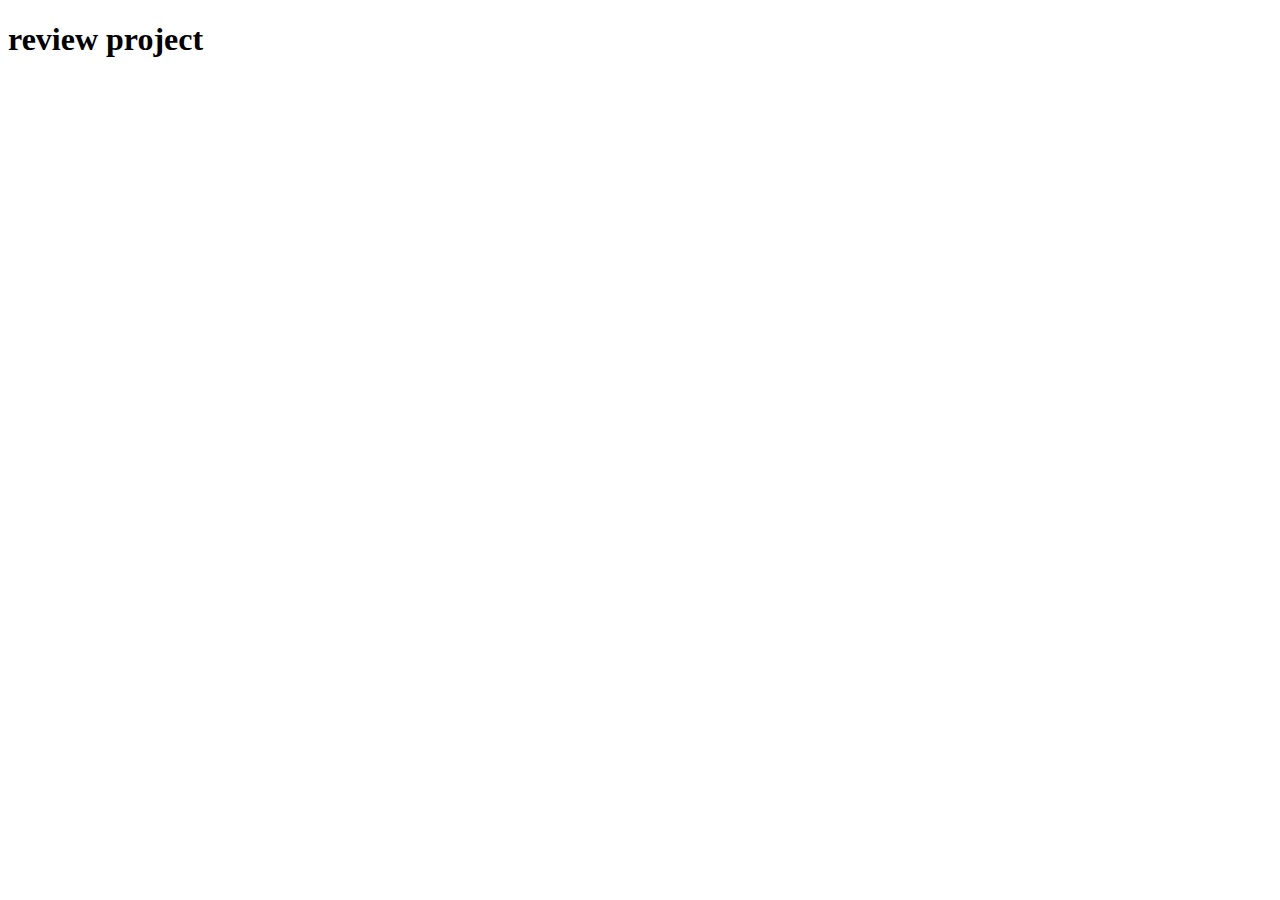
==== reviews/index.html @ 839b8c31 "init: reviews" ====
<!DOCTYPE html>
<html lang="en">

<head>
    <meta charset="UTF-8">
    <meta http-equiv="X-UA-Compatible" content="IE=edge">
    <meta name="viewport" content="width=device-width, initial-scale=1.0">
    <title>Starter</title>
    <!-- font-awesome -->
    <link rel="stylesheet" href="https://cdnjs.cloudflare.com/ajax/libs/font-awesome/5.14.0/css/all.min.css" />
</head>

<body>
    <h1>review project</h1>
    <!-- javascript -->
    <script src="app.js"></script>
</body>

</html>
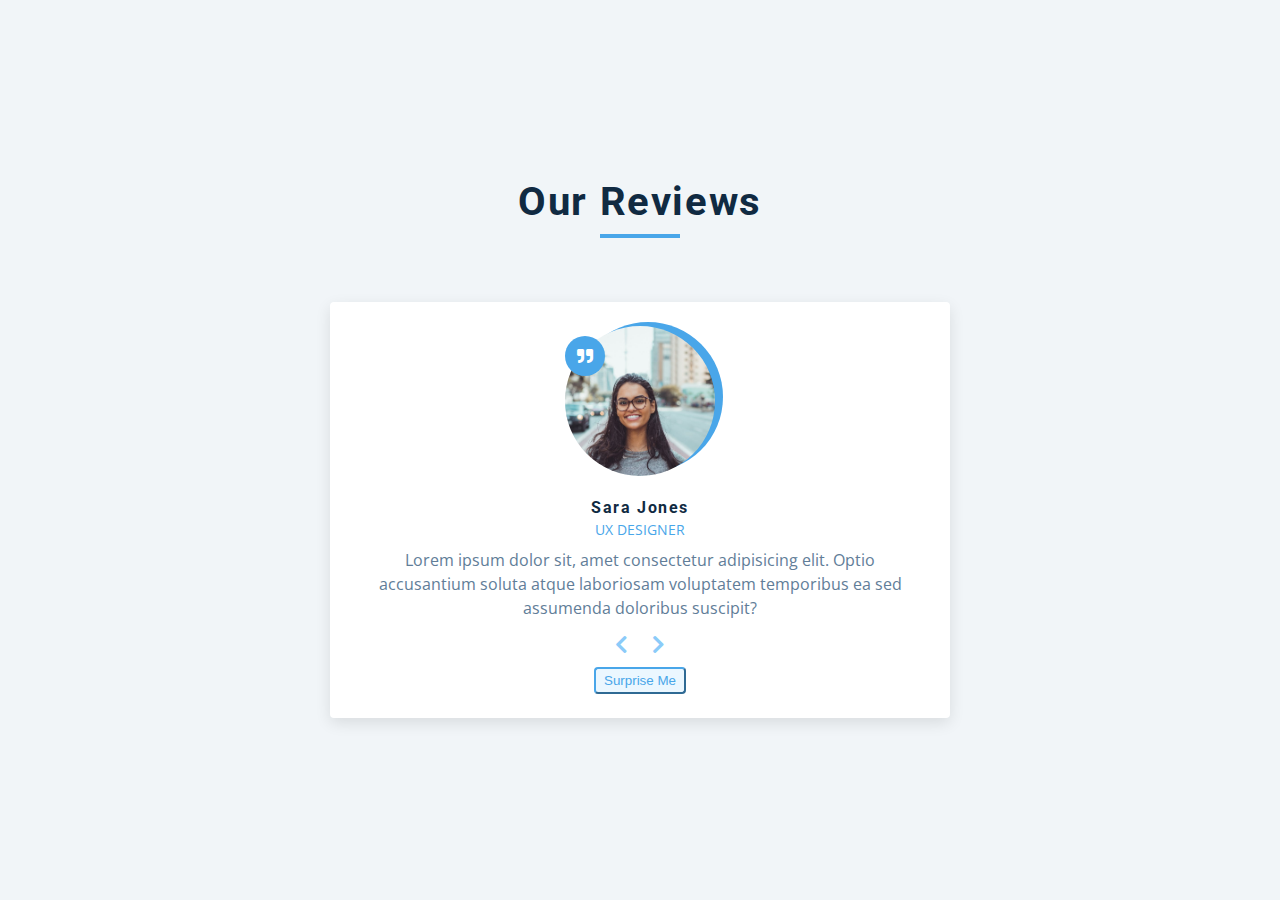
==== commit 1dded89d: "feat: reviews" ====
--- a/reviews/index.html
+++ b/reviews/index.html
@@ -8,10 +8,43 @@
     <title>Starter</title>
     <!-- font-awesome -->
     <link rel="stylesheet" href="https://cdnjs.cloudflare.com/ajax/libs/font-awesome/5.14.0/css/all.min.css" />
+    <!-- styles -->
+    <link rel="stylesheet" href="styles.css" />
 </head>
 
 <body>
-    <h1>review project</h1>
+    <main>
+        <section class="container">
+            <!-- title -->
+            <div class="title">
+                <h2>our reviews</h2>
+                <div class="underline"></div>
+            </div>
+            <!-- review -->
+            <article class="review">
+                <div class="img-container">
+                    <img src="person-1.jpeg" id="person-img" alt="">
+                </div>
+                <h4 id="author">sara jones</h4>
+                <p id="job">ux designer</p>
+                <p id="info">
+                    Lorem ipsum dolor sit, amet consectetur adipisicing elit. Optio accusantium soluta atque laboriosam
+                    voluptatem temporibus ea sed assumenda doloribus suscipit?
+                </p>
+                <!-- priv next buttons -->
+                <div class="button-container">
+                    <button class="prev-btn">
+                        <i class="fas fa-chevron-left"></i>
+                    </button>
+                    <button class="prev-btn">
+                        <i class="fas fa-chevron-right"></i>
+                    </button>
+                </div>
+                <!-- random button -->
+                <button class="random-btn">surprise me</button>
+            </article>
+        </section>
+    </main>
     <!-- javascript -->
     <script src="app.js"></script>
 </body>
--- a/reviews/styles.css
+++ b/reviews/styles.css
@@ -0,0 +1,272 @@
+/*
+=============== 
+Fonts
+===============
+*/
+@import url("https://fonts.googleapis.com/css?family=Open+Sans|Roboto:400,700&display=swap");
+
+/*
+=============== 
+Variables
+===============
+*/
+
+:root {
+  /* dark shades of primary color*/
+  --clr-primary-1: hsl(205, 86%, 17%);
+  --clr-primary-2: hsl(205, 77%, 27%);
+  --clr-primary-3: hsl(205, 72%, 37%);
+  --clr-primary-4: hsl(205, 63%, 48%);
+  /* primary/main color */
+  --clr-primary-5: hsl(205, 78%, 60%);
+  /* lighter shades of primary color */
+  --clr-primary-6: hsl(205, 89%, 70%);
+  --clr-primary-7: hsl(205, 90%, 76%);
+  --clr-primary-8: hsl(205, 86%, 81%);
+  --clr-primary-9: hsl(205, 90%, 88%);
+  --clr-primary-10: hsl(205, 100%, 96%);
+  /* darkest grey - used for headings */
+  --clr-grey-1: hsl(209, 61%, 16%);
+  --clr-grey-2: hsl(211, 39%, 23%);
+  --clr-grey-3: hsl(209, 34%, 30%);
+  --clr-grey-4: hsl(209, 28%, 39%);
+  /* grey used for paragraphs */
+  --clr-grey-5: hsl(210, 22%, 49%);
+  --clr-grey-6: hsl(209, 23%, 60%);
+  --clr-grey-7: hsl(211, 27%, 70%);
+  --clr-grey-8: hsl(210, 31%, 80%);
+  --clr-grey-9: hsl(212, 33%, 89%);
+  --clr-grey-10: hsl(210, 36%, 96%);
+  --clr-white: #fff;
+  --clr-red-dark: hsl(360, 67%, 44%);
+  --clr-red-light: hsl(360, 71%, 66%);
+  --clr-green-dark: hsl(125, 67%, 44%);
+  --clr-green-light: hsl(125, 71%, 66%);
+  --clr-black: #222;
+  --ff-primary: "Roboto", sans-serif;
+  --ff-secondary: "Open Sans", sans-serif;
+  --transition: all 0.3s linear;
+  --spacing: 0.1rem;
+  --radius: 0.25rem;
+  --light-shadow: 0 5px 15px rgba(0, 0, 0, 0.1);
+  --dark-shadow: 0 5px 15px rgba(0, 0, 0, 0.2);
+  --max-width: 1170px;
+  --fixed-width: 620px;
+}
+/*
+=============== 
+Global Styles
+===============
+*/
+
+*,
+::after,
+::before {
+  margin: 0;
+  padding: 0;
+  box-sizing: border-box;
+}
+body {
+  font-family: var(--ff-secondary);
+  background: var(--clr-grey-10);
+  color: var(--clr-grey-1);
+  line-height: 1.5;
+  font-size: 0.875rem;
+}
+ul {
+  list-style-type: none;
+}
+a {
+  text-decoration: none;
+}
+h1,
+h2,
+h3,
+h4 {
+  letter-spacing: var(--spacing);
+  text-transform: capitalize;
+  line-height: 1.25;
+  margin-bottom: 0.75rem;
+  font-family: var(--ff-primary);
+}
+h1 {
+  font-size: 3rem;
+}
+h2 {
+  font-size: 2rem;
+}
+h3 {
+  font-size: 1.25rem;
+}
+h4 {
+  font-size: 0.875rem;
+}
+p {
+  margin-bottom: 1.25rem;
+  color: var(--clr-grey-5);
+}
+@media screen and (min-width: 800px) {
+  h1 {
+    font-size: 4rem;
+  }
+  h2 {
+    font-size: 2.5rem;
+  }
+  h3 {
+    font-size: 1.75rem;
+  }
+  h4 {
+    font-size: 1rem;
+  }
+  body {
+    font-size: 1rem;
+  }
+  h1,
+  h2,
+  h3,
+  h4 {
+    line-height: 1;
+  }
+}
+/*  global classes */
+
+/* section */
+.section {
+  padding: 5rem 0;
+}
+
+.section-center {
+  width: 90vw;
+  margin: 0 auto;
+  max-width: 1170px;
+}
+@media screen and (min-width: 992px) {
+  .section-center {
+    width: 95vw;
+  }
+}
+main {
+  min-height: 100vh;
+  display: grid;
+  place-items: center;
+}
+
+/*
+=============== 
+Reviews
+===============
+*/
+main {
+  min-height: 100vh;
+  display: grid;
+  place-items: center;
+}
+.title {
+  text-align: center;
+  margin-bottom: 4rem;
+}
+.underline {
+  height: 0.25rem;
+  width: 5rem;
+  background: var(--clr-primary-5);
+  margin-left: auto;
+  margin-right: auto;
+}
+.container {
+  width: 80vw;
+  max-width: var(--fixed-width);
+}
+.review {
+  background: var(--clr-white);
+  padding: 1.5rem 2rem;
+  border-radius: var(--radius);
+  box-shadow: var(--light-shadow);
+  transition: var(--transition);
+  text-align: center;
+}
+.review:hover {
+  box-shadow: var(--dark-shadow);
+}
+.img-container {
+  position: relative;
+  width: 150px;
+  height: 150px;
+  border-radius: 50%;
+  margin: 0 auto;
+  margin-bottom: 1.5rem;
+}
+#person-img {
+  width: 100%;
+  display: block;
+  height: 100%;
+  object-fit: cover;
+  border-radius: 50%;
+  position: relative;
+}
+.img-container::after {
+  font-family: "Font Awesome 5 Free";
+  font-weight: 900;
+  content: "\f10e";
+  position: absolute;
+  top: 0;
+  left: 0;
+  width: 2.5rem;
+  height: 2.5rem;
+  display: grid;
+  place-items: center;
+  border-radius: 50%;
+  transform: translateY(25%);
+  background: var(--clr-primary-5);
+  color: var(--clr-white);
+}
+.img-container::before {
+  content: "";
+  width: 100%;
+  height: 100%;
+  background: var(--clr-primary-5);
+  position: absolute;
+  top: -0.25rem;
+  right: -0.5rem;
+  border-radius: 50%;
+}
+#author {
+  margin-bottom: 0.25rem;
+}
+#job {
+  margin-bottom: 0.5rem;
+  text-transform: uppercase;
+  color: var(--clr-primary-5);
+  font-size: 0.85rem;
+}
+#info {
+  margin-bottom: 0.75rem;
+}
+.prev-btn,
+.next-btn {
+  color: var(--clr-primary-7);
+  font-size: 1.25rem;
+  background: transparent;
+  border-color: transparent;
+  margin: 0 0.5rem;
+  transition: var(--transition);
+  cursor: pointer;
+}
+.prev-btn:hover,
+.next-btn:hover {
+  color: var(--clr-primary-5);
+}
+.random-btn {
+  margin-top: 0.5rem;
+  background: var(--clr-primary-10);
+  color: var(--clr-primary-5);
+  padding: 0.25rem 0.5rem;
+  text-transform: capitalize;
+  border-radius: var(--radius);
+  transition: var(--transition);
+  border-color: var(--clr-primary-5);
+  cursor: pointer;
+}
+.random-btn:hover {
+  background: var(--clr-primary-5);
+  color: var(--clr-primary-1);
+}
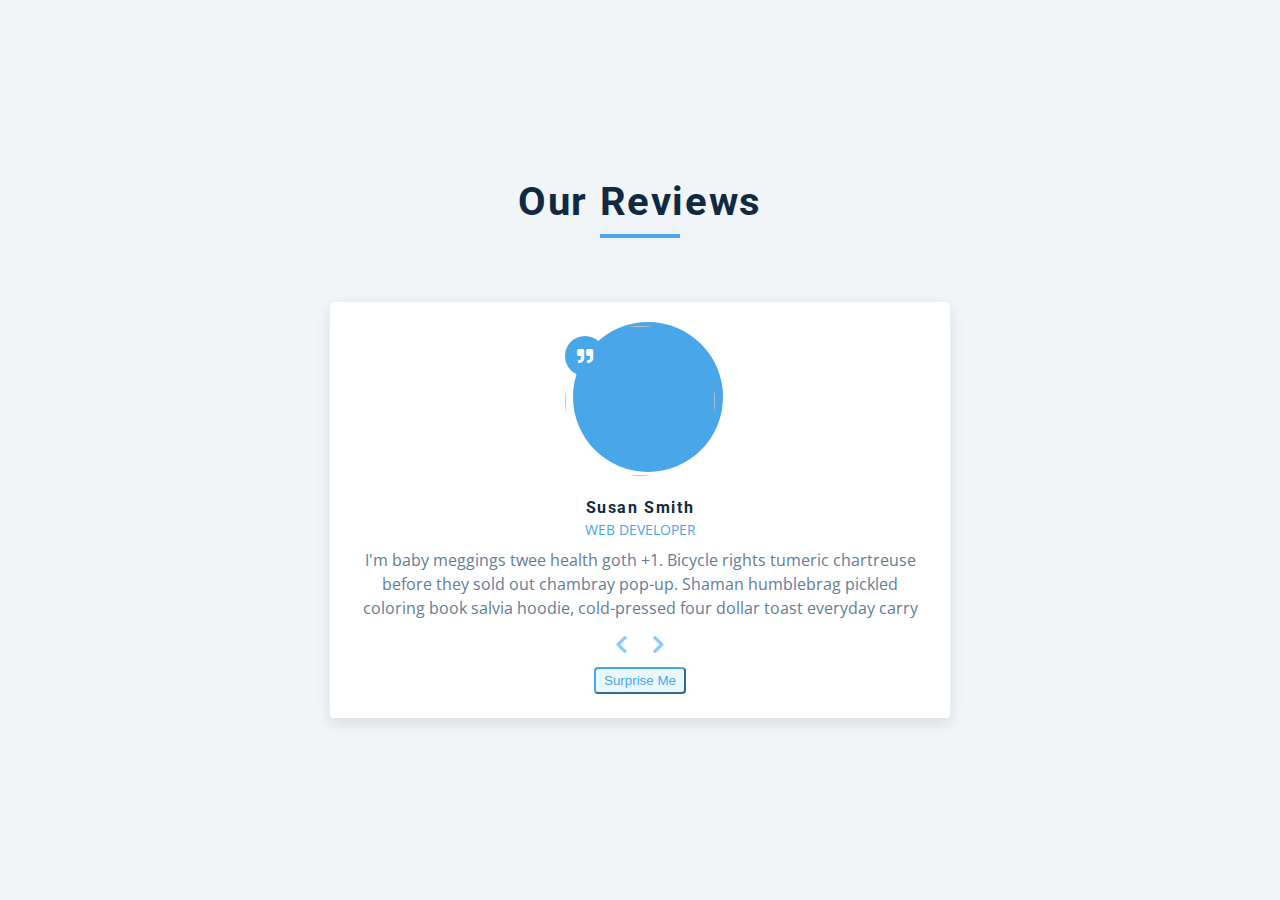
==== commit 0183742a: "feat: reviews" ====
--- a/reviews/index.html
+++ b/reviews/index.html
@@ -36,7 +36,7 @@
                     <button class="prev-btn">
                         <i class="fas fa-chevron-left"></i>
                     </button>
-                    <button class="prev-btn">
+                    <button class="next-btn">
                         <i class="fas fa-chevron-right"></i>
                     </button>
                 </div>
